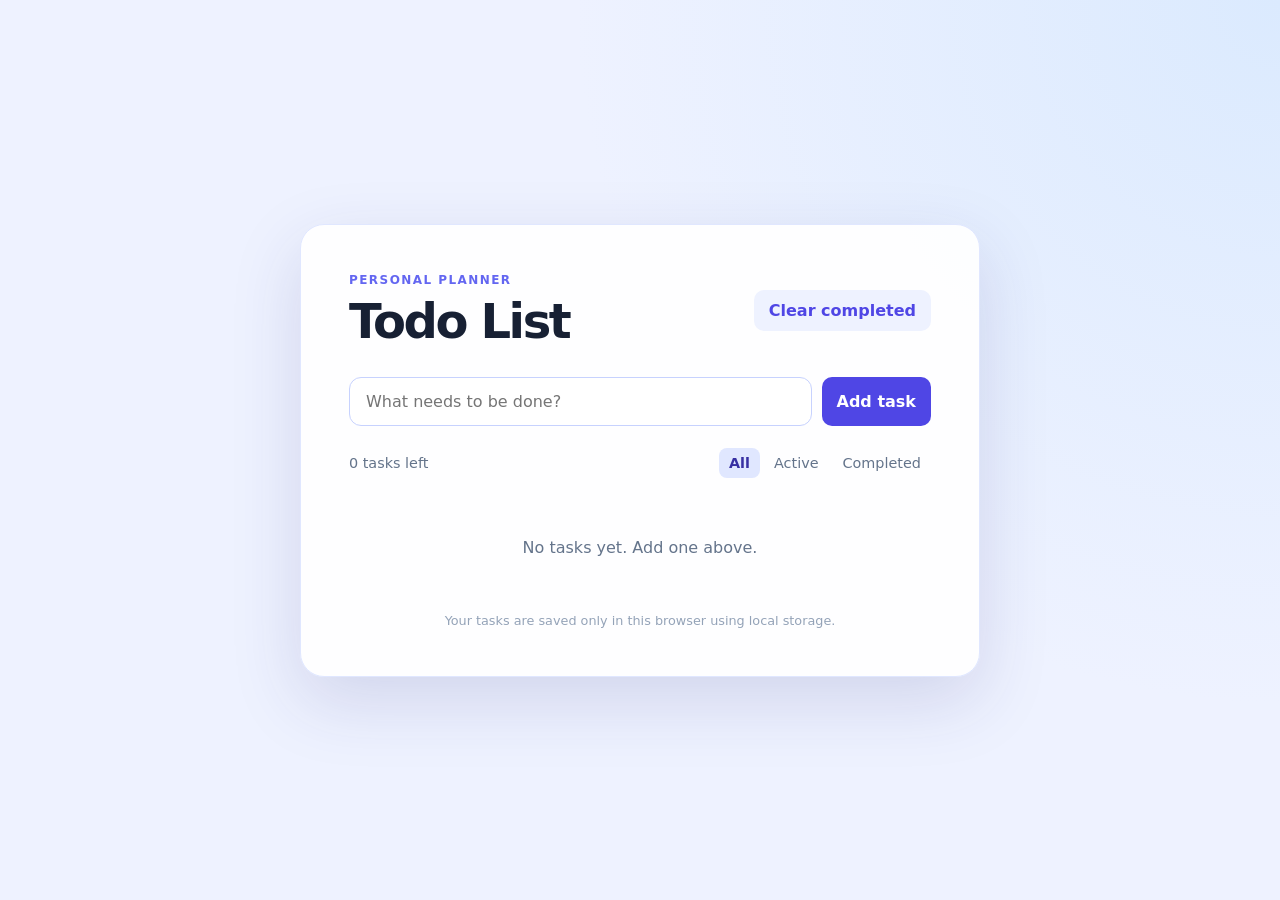
==== todo.html @ 2f68285d "Add local-storage todo list application" ====
<!doctype html>
<html lang="en">
<head>
  <meta charset="utf-8">
  <meta name="viewport" content="width=device-width, initial-scale=1">
  <meta name="description" content="A local-storage todo list application">
  <title>Todo List</title>
  <link rel="stylesheet" href="static/css/todo.css">
</head>
<body>
  <main class="app" aria-labelledby="page-title">
    <header class="app-header">
      <div>
        <p class="eyebrow">Personal planner</p>
        <h1 id="page-title">Todo List</h1>
      </div>
      <button id="clear-completed" class="button button-quiet" type="button">Clear completed</button>
    </header>

    <form id="todo-form" class="todo-form">
      <label class="sr-only" for="todo-input">Add a task</label>
      <input id="todo-input" name="todo" type="text" maxlength="200" placeholder="What needs to be done?" autocomplete="off" required>
      <button class="button button-primary" type="submit">Add task</button>
    </form>

    <section class="toolbar" aria-label="Todo controls">
      <span id="todo-count" class="count">0 tasks left</span>
      <div class="filters" role="group" aria-label="Filter tasks">
        <button class="filter is-active" type="button" data-filter="all" aria-pressed="true">All</button>
        <button class="filter" type="button" data-filter="active" aria-pressed="false">Active</button>
        <button class="filter" type="button" data-filter="completed" aria-pressed="false">Completed</button>
      </div>
    </section>

    <ul id="todo-list" class="todo-list" aria-live="polite"></ul>
    <p id="empty-state" class="empty-state">No tasks yet. Add one above.</p>
    <p class="storage-note">Your tasks are saved only in this browser using local storage.</p>
  </main>
  <script src="static/js/todo.js"></script>
</body>
</html>
---- static/css/todo.css ----
:root {
  color-scheme: light;
  font-family: Inter, ui-sans-serif, system-ui, -apple-system, BlinkMacSystemFont, "Segoe UI", sans-serif;
  color: #172033;
  background: #eef2ff;
}

* { box-sizing: border-box; }

body {
  margin: 0;
  min-height: 100vh;
  display: grid;
  place-items: center;
  padding: 24px;
  background: radial-gradient(circle at top right, #dbeafe, transparent 45%), #eef2ff;
}

button, input { font: inherit; }

.app {
  width: min(100%, 680px);
  padding: clamp(24px, 5vw, 48px);
  border: 1px solid #e0e7ff;
  border-radius: 24px;
  background: rgba(255, 255, 255, .94);
  box-shadow: 0 24px 70px rgba(49, 46, 129, .15);
}

.app-header, .toolbar, .todo-item { display: flex; align-items: center; }
.app-header { justify-content: space-between; gap: 16px; margin-bottom: 28px; }
.eyebrow { margin: 0 0 6px; color: #6366f1; font-size: .75rem; font-weight: 800; letter-spacing: .12em; text-transform: uppercase; }
h1 { margin: 0; font-size: clamp(2rem, 6vw, 3rem); letter-spacing: -.05em; }

.todo-form { display: flex; gap: 10px; margin-bottom: 22px; }
.todo-form input { min-width: 0; flex: 1; padding: 14px 16px; border: 1px solid #c7d2fe; border-radius: 12px; outline: 0; }
.todo-form input:focus { border-color: #6366f1; box-shadow: 0 0 0 4px #e0e7ff; }
.button { border: 0; border-radius: 10px; padding: 11px 15px; cursor: pointer; font-weight: 700; }
.button-primary { color: white; background: #4f46e5; }
.button-primary:hover { background: #4338ca; }
.button-quiet { color: #4f46e5; background: #eef2ff; white-space: nowrap; }
.button-quiet:hover { background: #e0e7ff; }

.toolbar { justify-content: space-between; gap: 16px; margin-bottom: 12px; color: #64748b; font-size: .9rem; }
.filters { display: flex; gap: 4px; }
.filter { border: 0; border-radius: 8px; padding: 7px 10px; color: #64748b; background: transparent; cursor: pointer; }
.filter.is-active { color: #3730a3; background: #e0e7ff; font-weight: 700; }

.todo-list { display: grid; gap: 10px; margin: 0; padding: 0; list-style: none; }
.todo-item { gap: 12px; padding: 14px; border: 1px solid #e5e7eb; border-radius: 12px; background: #fff; }
.todo-item label { min-width: 0; display: flex; align-items: center; gap: 12px; flex: 1; }
.todo-item input[type="checkbox"] { width: 19px; height: 19px; accent-color: #4f46e5; cursor: pointer; }
.todo-text { overflow-wrap: anywhere; }
.todo-item.completed .todo-text { color: #94a3b8; text-decoration: line-through; }
.delete-task { border: 0; color: #94a3b8; background: transparent; cursor: pointer; font-size: 1.2rem; line-height: 1; }
.delete-task:hover { color: #dc2626; }
.empty-state { padding: 32px 10px; color: #64748b; text-align: center; }
.storage-note { margin: 24px 0 0; color: #94a3b8; font-size: .8rem; text-align: center; }
.sr-only { position: absolute; width: 1px; height: 1px; padding: 0; margin: -1px; overflow: hidden; clip: rect(0,0,0,0); white-space: nowrap; border: 0; }

@media (max-width: 520px) {
  body { padding: 10px; }
  .app-header, .toolbar { align-items: flex-start; flex-direction: column; }
  .todo-form { flex-direction: column; }
  .todo-form .button { width: 100%; }
}
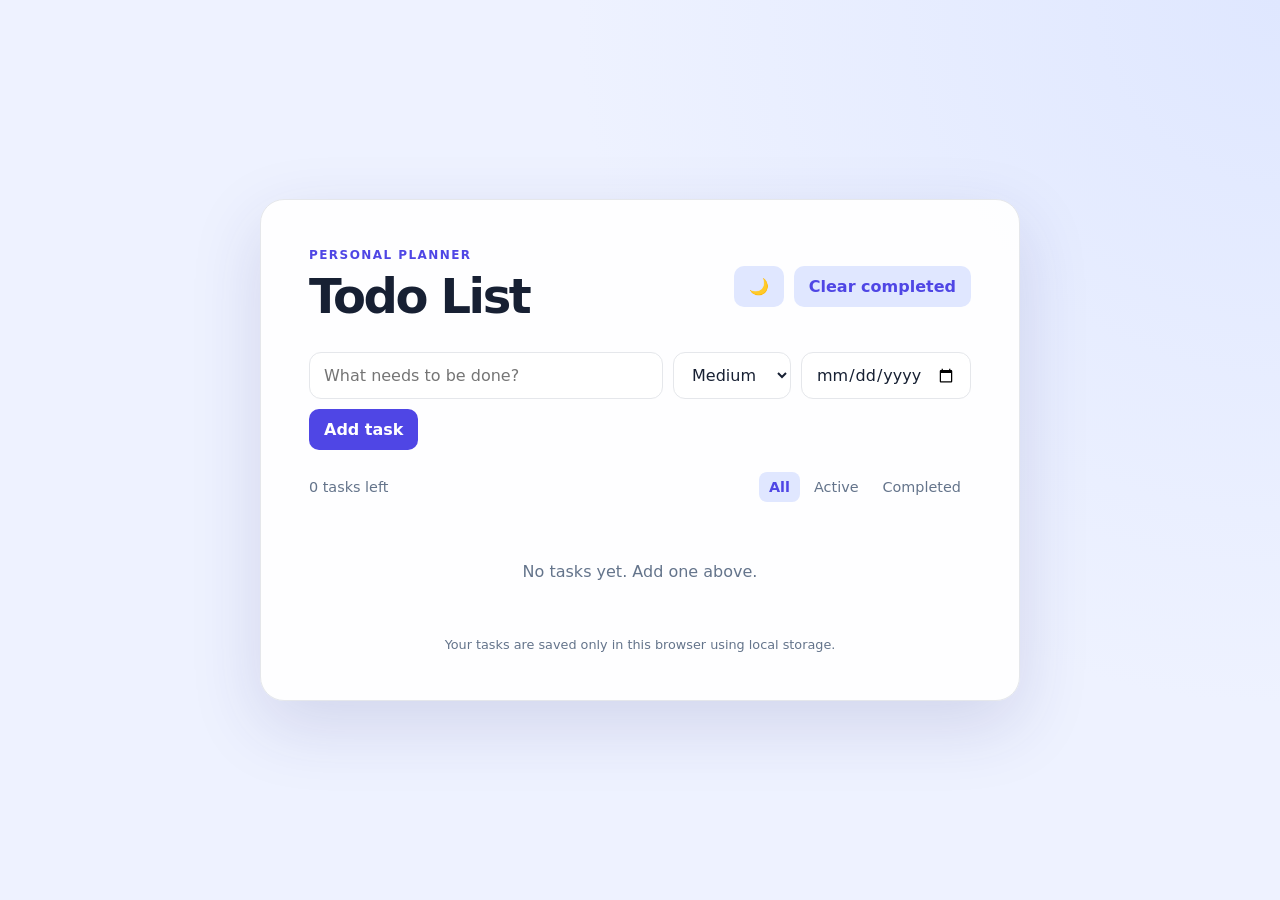
==== commit fc1a55ec: "Add inline edit, dark mode, due dates, priorities, and local persistence updates" ====
--- a/todo.html
+++ b/todo.html
@@ -3,7 +3,7 @@
 <head>
   <meta charset="utf-8">
   <meta name="viewport" content="width=device-width, initial-scale=1">
-  <meta name="description" content="A local-storage todo list application">
+  <meta name="description" content="A local-storage todo list application with editing, priority, dates, dark mode, and drag-and-drop ordering">
   <title>Todo List</title>
   <link rel="stylesheet" href="static/css/todo.css">
 </head>
@@ -14,12 +14,26 @@
         <p class="eyebrow">Personal planner</p>
         <h1 id="page-title">Todo List</h1>
       </div>
-      <button id="clear-completed" class="button button-quiet" type="button">Clear completed</button>
+      <div class="header-actions">
+        <button id="theme-toggle" class="button button-quiet" type="button" aria-label="Toggle dark mode">🌙</button>
+        <button id="clear-completed" class="button button-quiet" type="button">Clear completed</button>
+      </div>
     </header>
 
     <form id="todo-form" class="todo-form">
       <label class="sr-only" for="todo-input">Add a task</label>
       <input id="todo-input" name="todo" type="text" maxlength="200" placeholder="What needs to be done?" autocomplete="off" required>
+
+      <label class="sr-only" for="todo-priority">Priority</label>
+      <select id="todo-priority" class="mini-field" aria-label="Task priority">
+        <option value="low">Low</option>
+        <option value="medium" selected>Medium</option>
+        <option value="high">High</option>
+      </select>
+
+      <label class="sr-only" for="todo-due-date">Due date</label>
+      <input id="todo-due-date" class="mini-field" type="date" aria-label="Due date">
+
       <button class="button button-primary" type="submit">Add task</button>
     </form>
 
--- a/static/css/todo.css
+++ b/static/css/todo.css
@@ -3,6 +3,38 @@
   font-family: Inter, ui-sans-serif, system-ui, -apple-system, BlinkMacSystemFont, "Segoe UI", sans-serif;
   color: #172033;
   background: #eef2ff;
+  --bg: #eef2ff;
+  --bg-strong: #dfe7ff;
+  --panel: rgba(255, 255, 255, .94);
+  --panel-alt: #ffffff;
+  --card-border: #e5e7eb;
+  --text: #172033;
+  --muted: #64748b;
+  --primary: #4f46e5;
+  --primary-deep: #4338ca;
+  --primary-soft: #e0e7ff;
+  --danger: #dc2626;
+  --success: #16a34a;
+  --warning: #f59e0b;
+  --shadow: rgba(49, 46, 129, .15);
+}
+
+body.dark {
+  color-scheme: dark;
+  --bg: #0f172a;
+  --bg-strong: #111827;
+  --panel: rgba(15, 23, 42, .94);
+  --panel-alt: #111827;
+  --card-border: #1f2937;
+  --text: #e5eefb;
+  --muted: #94a3b8;
+  --primary: #8b5cf6;
+  --primary-deep: #7c3aed;
+  --primary-soft: rgba(139, 92, 246, .16);
+  --danger: #f87171;
+  --success: #4ade80;
+  --warning: #fbbf24;
+  --shadow: rgba(15, 23, 42, .45);
 }
 
 * { box-sizing: border-box; }
@@ -13,54 +45,98 @@
   display: grid;
   place-items: center;
   padding: 24px;
-  background: radial-gradient(circle at top right, #dbeafe, transparent 45%), #eef2ff;
+  background: radial-gradient(circle at top right, var(--bg-strong), transparent 45%), var(--bg);
+  color: var(--text);
 }
 
-button, input { font: inherit; }
+button, input, select { font: inherit; }
 
 .app {
-  width: min(100%, 680px);
+  width: min(100%, 760px);
   padding: clamp(24px, 5vw, 48px);
-  border: 1px solid #e0e7ff;
+  border: 1px solid var(--card-border);
   border-radius: 24px;
-  background: rgba(255, 255, 255, .94);
-  box-shadow: 0 24px 70px rgba(49, 46, 129, .15);
+  background: var(--panel);
+  box-shadow: 0 24px 70px var(--shadow);
 }
 
-.app-header, .toolbar, .todo-item { display: flex; align-items: center; }
+.app-header, .toolbar, .todo-item, .meta-row, .header-actions { display: flex; align-items: center; }
 .app-header { justify-content: space-between; gap: 16px; margin-bottom: 28px; }
-.eyebrow { margin: 0 0 6px; color: #6366f1; font-size: .75rem; font-weight: 800; letter-spacing: .12em; text-transform: uppercase; }
+.header-actions { gap: 10px; }
+.eyebrow { margin: 0 0 6px; color: var(--primary); font-size: .75rem; font-weight: 800; letter-spacing: .12em; text-transform: uppercase; }
 h1 { margin: 0; font-size: clamp(2rem, 6vw, 3rem); letter-spacing: -.05em; }
 
-.todo-form { display: flex; gap: 10px; margin-bottom: 22px; }
-.todo-form input { min-width: 0; flex: 1; padding: 14px 16px; border: 1px solid #c7d2fe; border-radius: 12px; outline: 0; }
-.todo-form input:focus { border-color: #6366f1; box-shadow: 0 0 0 4px #e0e7ff; }
+.todo-form {
+  display: flex;
+  gap: 10px;
+  margin-bottom: 22px;
+  flex-wrap: wrap;
+}
+.todo-form input, .todo-form select, .mini-field {
+  min-width: 0;
+  padding: 12px 14px;
+  border: 1px solid var(--card-border);
+  border-radius: 12px;
+  outline: 0;
+  background: var(--panel-alt);
+  color: var(--text);
+}
+.todo-form input:focus, .todo-form select:focus { border-color: var(--primary); box-shadow: 0 0 0 4px var(--primary-soft); }
+#todo-input { flex: 1 1 240px; }
+#todo-priority { width: 118px; }
+#todo-due-date { width: 170px; }
+
 .button { border: 0; border-radius: 10px; padding: 11px 15px; cursor: pointer; font-weight: 700; }
-.button-primary { color: white; background: #4f46e5; }
-.button-primary:hover { background: #4338ca; }
-.button-quiet { color: #4f46e5; background: #eef2ff; white-space: nowrap; }
-.button-quiet:hover { background: #e0e7ff; }
+.button-primary { color: white; background: var(--primary); }
+.button-primary:hover { background: var(--primary-deep); }
+.button-quiet { color: var(--primary); background: var(--primary-soft); white-space: nowrap; }
+.button-quiet:hover { background: rgba(99, 102, 241, .15); }
 
-.toolbar { justify-content: space-between; gap: 16px; margin-bottom: 12px; color: #64748b; font-size: .9rem; }
+.toolbar { justify-content: space-between; gap: 16px; margin-bottom: 12px; color: var(--muted); font-size: .9rem; }
 .filters { display: flex; gap: 4px; }
-.filter { border: 0; border-radius: 8px; padding: 7px 10px; color: #64748b; background: transparent; cursor: pointer; }
-.filter.is-active { color: #3730a3; background: #e0e7ff; font-weight: 700; }
+.filter { border: 0; border-radius: 8px; padding: 7px 10px; color: var(--muted); background: transparent; cursor: pointer; }
+.filter.is-active { color: var(--primary); background: var(--primary-soft); font-weight: 700; }
 
 .todo-list { display: grid; gap: 10px; margin: 0; padding: 0; list-style: none; }
-.todo-item { gap: 12px; padding: 14px; border: 1px solid #e5e7eb; border-radius: 12px; background: #fff; }
-.todo-item label { min-width: 0; display: flex; align-items: center; gap: 12px; flex: 1; }
-.todo-item input[type="checkbox"] { width: 19px; height: 19px; accent-color: #4f46e5; cursor: pointer; }
+.todo-item { gap: 12px; padding: 14px; border: 1px solid var(--card-border); border-radius: 12px; background: var(--panel-alt); cursor: grab; transition: opacity .15s, transform .15s, border-color .15s, box-shadow .15s; }
+.todo-item:active { cursor: grabbing; }
+.todo-item.is-dragging { opacity: .45; transform: scale(.98); }
+.todo-item.drag-over { border-color: var(--primary); box-shadow: 0 0 0 3px var(--primary-soft); }
+.todo-item label { min-width: 0; display: flex; align-items: center; gap: 12px; flex: 1; cursor: pointer; }
+.todo-item input[type="checkbox"] { width: 19px; height: 19px; accent-color: var(--primary); cursor: pointer; }
+.todo-main { display: flex; flex-direction: column; gap: 8px; min-width: 0; flex: 1; }
 .todo-text { overflow-wrap: anywhere; }
-.todo-item.completed .todo-text { color: #94a3b8; text-decoration: line-through; }
-.delete-task { border: 0; color: #94a3b8; background: transparent; cursor: pointer; font-size: 1.2rem; line-height: 1; }
-.delete-task:hover { color: #dc2626; }
-.empty-state { padding: 32px 10px; color: #64748b; text-align: center; }
-.storage-note { margin: 24px 0 0; color: #94a3b8; font-size: .8rem; text-align: center; }
+.todo-item.completed .todo-text { color: var(--muted); text-decoration: line-through; }
+.meta-row { gap: 10px; flex-wrap: wrap; }
+.badge, .date-badge { display: inline-flex; align-items: center; padding: 4px 8px; border-radius: 999px; font-size: .72rem; font-weight: 700; }
+.priority-low { background: rgba(34, 197, 94, .12); color: var(--success); }
+.priority-medium { background: rgba(245, 158, 11, .15); color: var(--warning); }
+.priority-high { background: rgba(239, 68, 68, .12); color: var(--danger); }
+.date-badge { background: rgba(96, 165, 250, .12); color: #3b82f6; }
+.todo-actions { display: flex; align-items: center; gap: 8px; }
+.icon-button, .delete-task { border: 0; background: transparent; cursor: pointer; }
+.icon-button { color: var(--primary); font-weight: 700; }
+.delete-task { color: var(--muted); font-size: 1.2rem; line-height: 1; }
+.delete-task:hover { color: var(--danger); }
+
+.todo-editor { display: flex; flex-direction: column; gap: 10px; width: 100%; }
+.todo-editor-row { display: flex; gap: 8px; flex-wrap: wrap; }
+.todo-editor input, .todo-editor select { flex: 1; min-width: 120px; padding: 10px 12px; border: 1px solid var(--card-border); border-radius: 10px; background: var(--panel-alt); color: var(--text); }
+.editor-actions { display: flex; gap: 8px; }
+.save-edit, .cancel-edit { border: 0; border-radius: 8px; padding: 8px 10px; cursor: pointer; }
+.save-edit { background: var(--primary); color: white; }
+.cancel-edit { background: var(--primary-soft); color: var(--primary); }
+
+.empty-state { padding: 32px 10px; color: var(--muted); text-align: center; }
+.storage-note { margin: 24px 0 0; color: var(--muted); font-size: .8rem; text-align: center; }
 .sr-only { position: absolute; width: 1px; height: 1px; padding: 0; margin: -1px; overflow: hidden; clip: rect(0,0,0,0); white-space: nowrap; border: 0; }
 
-@media (max-width: 520px) {
+@media (max-width: 620px) {
   body { padding: 10px; }
-  .app-header, .toolbar { align-items: flex-start; flex-direction: column; }
+  .app-header, .toolbar, .todo-item { align-items: flex-start; flex-direction: column; }
+  .header-actions, .toolbar { width: 100%; justify-content: space-between; }
   .todo-form { flex-direction: column; }
-  .todo-form .button { width: 100%; }
+  .todo-form .button, #todo-priority, #todo-due-date { width: 100%; }
+  .todo-item { width: 100%; }
+  .todo-actions { width: 100%; justify-content: flex-end; }
 }
